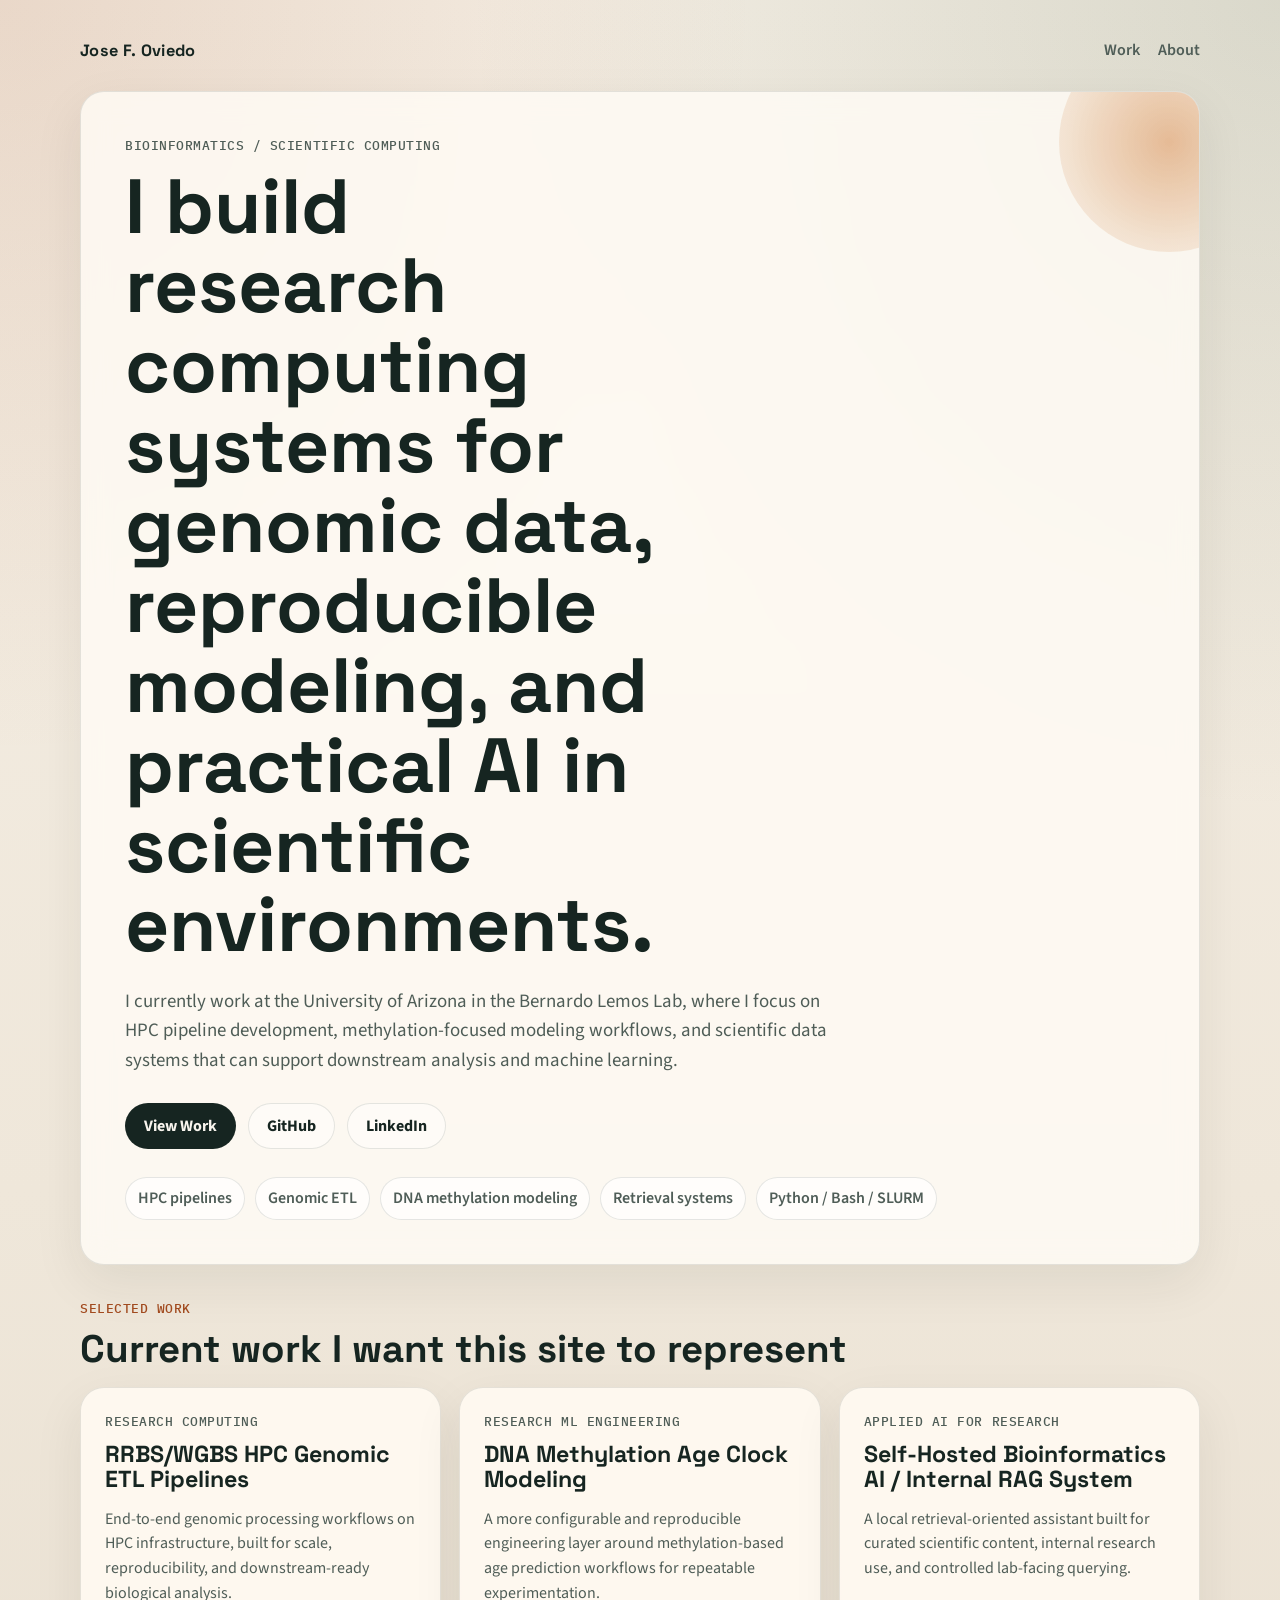
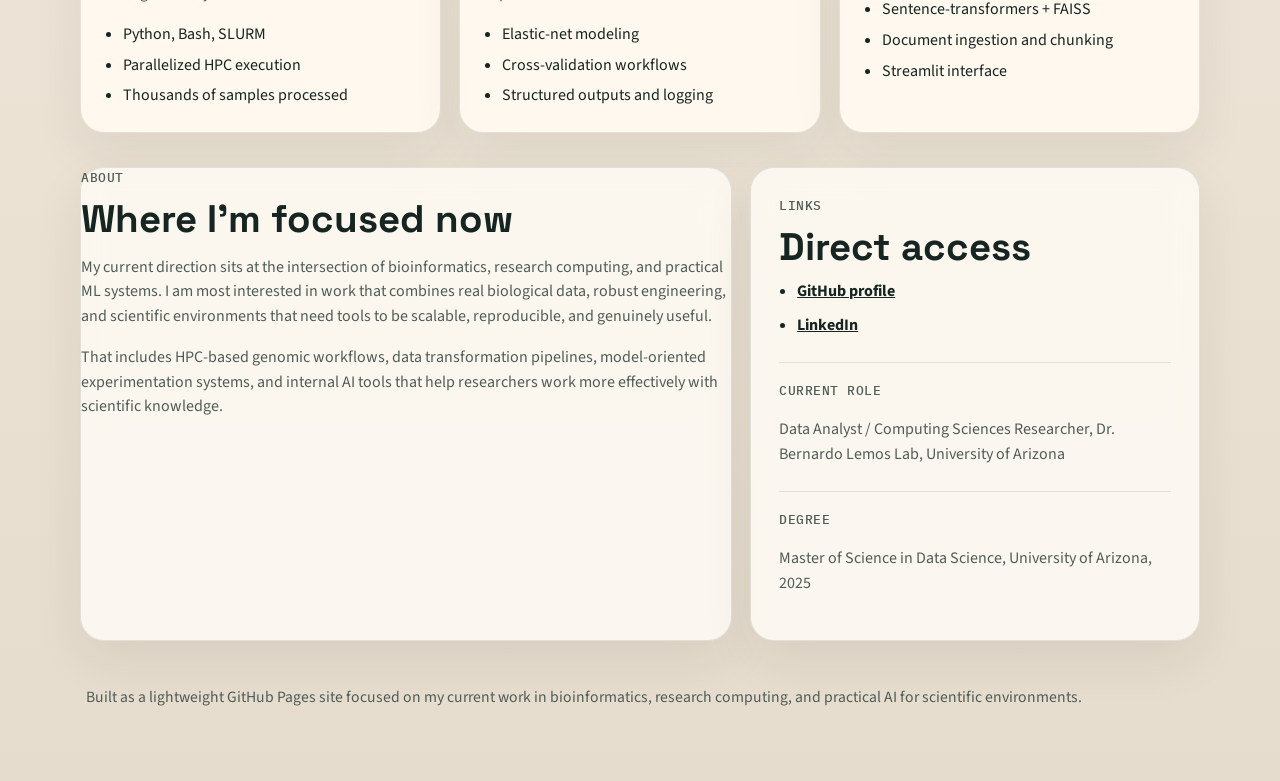
==== index.html @ c229d6b6 "Removed the archive section from the live homepage" ====
<!doctype html>
<html lang="en">
<head>
  <meta charset="utf-8">
  <meta name="viewport" content="width=device-width, initial-scale=1">
  <meta
    name="description"
    content="Jose F. Oviedo builds bioinformatics and research computing systems focused on HPC genomic workflows, reproducible modeling, and practical AI for scientific environments."
  >
  <title>Jose F. Oviedo | Bioinformatics & Research Computing</title>
  <link rel="preconnect" href="https://fonts.googleapis.com">
  <link rel="preconnect" href="https://fonts.gstatic.com" crossorigin>
  <link
    href="https://fonts.googleapis.com/css2?family=IBM+Plex+Mono:wght@400;500&family=Source+Sans+3:wght@400;600;700&family=Space+Grotesk:wght@500;700&display=swap"
    rel="stylesheet"
  >
  <link rel="stylesheet" href="assets/site.css">
</head>
<body>
  <div class="page-shell">
    <header class="site-header">
      <a class="wordmark" href="index.html">Jose F. Oviedo</a>
      <nav class="site-nav" aria-label="Primary">
        <a href="#selected-work">Work</a>
        <a href="#about">About</a>
      </nav>
    </header>

    <main>
      <section class="hero panel">
        <p class="eyebrow">Bioinformatics / Scientific Computing</p>
        <h1>I build research computing systems for genomic data, reproducible modeling, and practical AI in scientific environments.</h1>
        <p class="hero-copy">
          I currently work at the University of Arizona in the Bernardo Lemos Lab, where I focus on HPC pipeline development, methylation-focused modeling workflows, and scientific data systems that can support downstream analysis and machine learning.
        </p>
        <div class="hero-actions">
          <a class="button button-primary" href="#selected-work">View Work</a>
          <a class="button button-secondary" href="https://github.com/josefoviedo">GitHub</a>
          <a class="button button-secondary" href="https://www.linkedin.com/in/jose-f-oviedo-461278192/">LinkedIn</a>
        </div>
        <ul class="tag-row" aria-label="Current focus areas">
          <li>HPC pipelines</li>
          <li>Genomic ETL</li>
          <li>DNA methylation modeling</li>
          <li>Retrieval systems</li>
          <li>Python / Bash / SLURM</li>
        </ul>
      </section>

      <section id="selected-work" class="section-block">
        <div class="section-heading">
          <p class="eyebrow">Selected Work</p>
          <h2>Current work I want this site to represent</h2>
        </div>
        <div class="card-grid">
          <article class="card">
            <p class="card-kicker">Research Computing</p>
            <h3><a href="projects/rrbs-wgbs-hpc-genomic-etl.html">RRBS/WGBS HPC Genomic ETL Pipelines</a></h3>
            <p>
              End-to-end genomic processing workflows on HPC infrastructure, built for scale, reproducibility, and downstream-ready biological analysis.
            </p>
            <ul class="compact-list">
              <li>Python, Bash, SLURM</li>
              <li>Parallelized HPC execution</li>
              <li>Thousands of samples processed</li>
            </ul>
          </article>

          <article class="card">
            <p class="card-kicker">Research ML Engineering</p>
            <h3><a href="projects/dna-methylation-age-clock-modeling.html">DNA Methylation Age Clock Modeling</a></h3>
            <p>
              A more configurable and reproducible engineering layer around methylation-based age prediction workflows for repeatable experimentation.
            </p>
            <ul class="compact-list">
              <li>Elastic-net modeling</li>
              <li>Cross-validation workflows</li>
              <li>Structured outputs and logging</li>
            </ul>
          </article>

          <article class="card">
            <p class="card-kicker">Applied AI for Research</p>
            <h3><a href="projects/self-hosted-bioinformatics-ai-rag.html">Self-Hosted Bioinformatics AI / Internal RAG System</a></h3>
            <p>
              A local retrieval-oriented assistant built for curated scientific content, internal research use, and controlled lab-facing querying.
            </p>
            <ul class="compact-list">
              <li>Sentence-transformers + FAISS</li>
              <li>Document ingestion and chunking</li>
              <li>Streamlit interface</li>
            </ul>
          </article>
        </div>
      </section>

      <section id="about" class="section-block two-column">
        <div class="panel">
          <p class="eyebrow">About</p>
          <h2>Where I’m focused now</h2>
          <p>
            My current direction sits at the intersection of bioinformatics, research computing, and practical ML systems. I am most interested in work that combines real biological data, robust engineering, and scientific environments that need tools to be scalable, reproducible, and genuinely useful.
          </p>
          <p>
            That includes HPC-based genomic workflows, data transformation pipelines, model-oriented experimentation systems, and internal AI tools that help researchers work more effectively with scientific knowledge.
          </p>
        </div>

        <div class="panel stack-panel">
          <p class="eyebrow">Links</p>
          <h2>Direct access</h2>
          <ul class="link-list">
            <li><a href="https://github.com/josefoviedo">GitHub profile</a></li>
            <li><a href="https://www.linkedin.com/in/jose-f-oviedo-461278192/">LinkedIn</a></li>
          </ul>

          <div class="status-note">
            <p class="status-label">Current role</p>
            <p>Data Analyst / Computing Sciences Researcher, Dr. Bernardo Lemos Lab, University of Arizona</p>
          </div>

          <div class="status-note">
            <p class="status-label">Degree</p>
            <p>Master of Science in Data Science, University of Arizona, 2025</p>
          </div>
        </div>
      </section>

    </main>

    <footer class="site-footer">
      <p>Built as a lightweight GitHub Pages site focused on my current work in bioinformatics, research computing, and practical AI for scientific environments.</p>
    </footer>
  </div>
</body>
</html>
---- assets/site.css ----
:root {
  --bg: #efe7da;
  --bg-deep: #e3d6bf;
  --panel: rgba(255, 252, 246, 0.82);
  --panel-strong: rgba(255, 249, 241, 0.94);
  --ink: #162521;
  --muted: #4f5d57;
  --line: rgba(22, 37, 33, 0.11);
  --accent: #a34b1f;
  --accent-soft: #d48a4d;
  --olive: #5f7256;
  --shadow: 0 18px 50px rgba(34, 36, 28, 0.08);
  --radius: 24px;
}

* {
  box-sizing: border-box;
}

html {
  scroll-behavior: smooth;
}

body {
  margin: 0;
  color: var(--ink);
  background:
    radial-gradient(circle at top left, rgba(163, 75, 31, 0.14), transparent 28%),
    radial-gradient(circle at top right, rgba(95, 114, 86, 0.18), transparent 30%),
    linear-gradient(180deg, #f5efe5 0%, var(--bg) 50%, #e6dccd 100%);
  font-family: "Source Sans 3", sans-serif;
  line-height: 1.55;
}

a {
  color: inherit;
}

.page-shell {
  width: min(1120px, calc(100% - 32px));
  margin: 0 auto;
  padding: 28px 0 56px;
}

.site-header {
  display: flex;
  align-items: center;
  justify-content: space-between;
  gap: 16px;
  padding: 10px 0 28px;
}

.wordmark {
  text-decoration: none;
  font-family: "Space Grotesk", sans-serif;
  font-size: 1.02rem;
  font-weight: 700;
  letter-spacing: 0.02em;
}

.site-nav {
  display: flex;
  flex-wrap: wrap;
  gap: 18px;
}

.site-nav a {
  text-decoration: none;
  color: var(--muted);
  font-weight: 600;
}

.panel {
  background: var(--panel);
  border: 1px solid var(--line);
  border-radius: var(--radius);
  box-shadow: var(--shadow);
  backdrop-filter: blur(14px);
}

.hero {
  position: relative;
  overflow: hidden;
  padding: 44px;
}

.hero::after {
  content: "";
  position: absolute;
  right: -80px;
  top: -60px;
  width: 220px;
  height: 220px;
  border-radius: 50%;
  background: radial-gradient(circle, rgba(212, 138, 77, 0.55), rgba(212, 138, 77, 0));
  pointer-events: none;
}

.eyebrow,
.card-kicker,
.archive-label,
.status-label {
  margin: 0 0 10px;
  color: var(--accent);
  font-family: "IBM Plex Mono", monospace;
  font-size: 0.82rem;
  font-weight: 500;
  letter-spacing: 0.04em;
  text-transform: uppercase;
}

.hero h1,
.section-heading h2,
.panel h2,
.card h3,
.project-page h1,
.project-panel h2 {
  margin: 0;
  font-family: "Space Grotesk", sans-serif;
  line-height: 1.04;
}

.hero h1 {
  max-width: 11ch;
  font-size: clamp(2.5rem, 6vw, 5.2rem);
}

.hero-copy {
  max-width: 720px;
  margin: 22px 0 0;
  font-size: 1.18rem;
  color: var(--muted);
}

.hero-actions {
  display: flex;
  flex-wrap: wrap;
  gap: 12px;
  margin-top: 28px;
}

.button {
  display: inline-flex;
  align-items: center;
  justify-content: center;
  min-height: 46px;
  padding: 0 18px;
  border-radius: 999px;
  border: 1px solid transparent;
  text-decoration: none;
  font-weight: 700;
}

.button-primary {
  background: var(--ink);
  color: #f8f4ed;
}

.button-secondary {
  background: rgba(255, 255, 255, 0.45);
  border-color: var(--line);
}

.tag-row {
  display: flex;
  flex-wrap: wrap;
  gap: 10px;
  margin: 28px 0 0;
  padding: 0;
  list-style: none;
}

.tag-row li {
  padding: 8px 12px;
  border-radius: 999px;
  background: rgba(255, 255, 255, 0.72);
  border: 1px solid var(--line);
  color: var(--muted);
  font-weight: 600;
}

.section-block {
  margin-top: 34px;
}

.section-heading {
  margin-bottom: 18px;
}

.section-heading h2,
.panel h2,
.project-panel h2 {
  font-size: clamp(1.7rem, 3vw, 2.5rem);
}

.section-heading p:last-child {
  max-width: 760px;
  color: var(--muted);
  font-size: 1.08rem;
}

.card-grid,
.archive-grid,
.two-column {
  display: grid;
  gap: 18px;
}

.card-grid {
  grid-template-columns: repeat(3, minmax(0, 1fr));
}

.two-column {
  grid-template-columns: 1.45fr 1fr;
}

.card,
.archive-card,
.project-panel {
  background: var(--panel-strong);
  border: 1px solid var(--line);
  border-radius: var(--radius);
  box-shadow: var(--shadow);
}

.card {
  padding: 24px;
}

.card h3 {
  font-size: 1.45rem;
  margin-bottom: 12px;
}

.card h3 a {
  text-decoration: none;
}

.card p,
.archive-card span:last-child,
.project-panel p,
.project-panel li,
.stack-panel p,
.panel p {
  color: var(--muted);
}

.compact-list,
.link-list,
.project-panel ul {
  margin: 16px 0 0;
  padding-left: 18px;
}

.compact-list li,
.project-panel li {
  margin-top: 6px;
}

.stack-panel {
  padding: 28px;
}

.link-list {
  margin-top: 12px;
}

.link-list li {
  margin-top: 10px;
  font-weight: 700;
}

.status-note {
  margin-top: 24px;
  padding-top: 18px;
  border-top: 1px solid var(--line);
}

.archive-grid {
  grid-template-columns: repeat(3, minmax(0, 1fr));
}

.archive-card {
  display: block;
  padding: 22px;
  text-decoration: none;
}

.archive-card strong {
  display: block;
  margin-bottom: 8px;
  font-family: "Space Grotesk", sans-serif;
  font-size: 1.15rem;
}

.site-footer {
  padding: 28px 6px 0;
  color: var(--muted);
  font-size: 0.98rem;
}

.project-page {
  max-width: 980px;
}

.project-hero {
  padding: 36px;
}

.project-hero h1 {
  font-size: clamp(2.2rem, 5vw, 4rem);
  max-width: 12ch;
}

.project-summary {
  max-width: 760px;
  margin-top: 18px;
  font-size: 1.12rem;
  color: var(--muted);
}

.project-meta {
  display: flex;
  flex-wrap: wrap;
  gap: 10px;
  margin-top: 24px;
}

.project-meta span {
  padding: 8px 12px;
  border-radius: 999px;
  background: rgba(255, 255, 255, 0.72);
  border: 1px solid var(--line);
  color: var(--muted);
  font-weight: 600;
}

.project-grid {
  display: grid;
  grid-template-columns: 1.15fr 0.85fr;
  gap: 18px;
  margin-top: 22px;
}

.project-panel {
  padding: 24px;
}

.project-panel h2 {
  margin-bottom: 12px;
}

.project-panel p + p {
  margin-top: 14px;
}

.project-panel ul {
  margin-top: 12px;
}

.back-link {
  display: inline-flex;
  margin-bottom: 18px;
  text-decoration: none;
  color: var(--muted);
  font-weight: 700;
}

@media (max-width: 920px) {
  .card-grid,
  .archive-grid,
  .two-column,
  .project-grid {
    grid-template-columns: 1fr;
  }

  .hero {
    padding: 32px 24px;
  }

  .hero h1 {
    max-width: none;
  }
}

@media (max-width: 640px) {
  .page-shell {
    width: min(100% - 20px, 1120px);
    padding-top: 18px;
  }

  .site-header {
    flex-direction: column;
    align-items: flex-start;
    padding-bottom: 22px;
  }

  .site-nav {
    gap: 12px;
  }

  .hero-actions {
    flex-direction: column;
    align-items: stretch;
  }
}
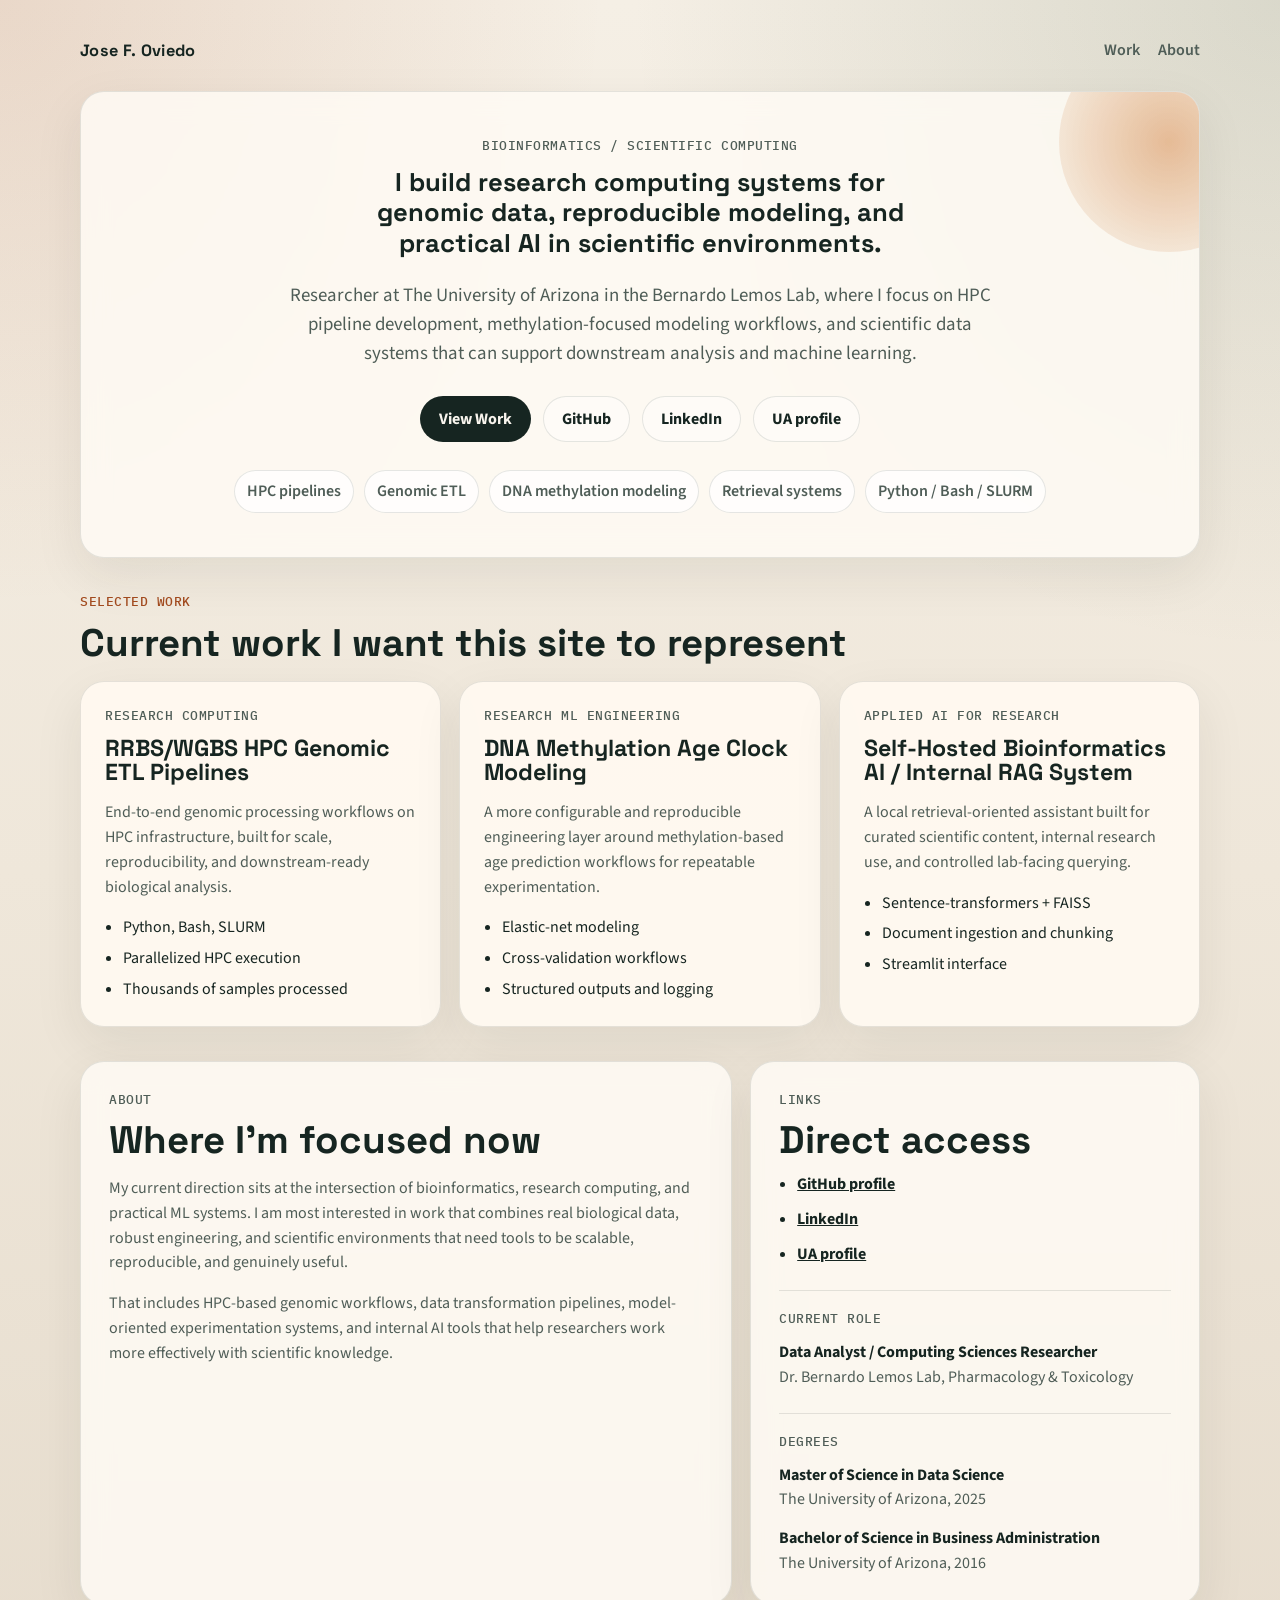
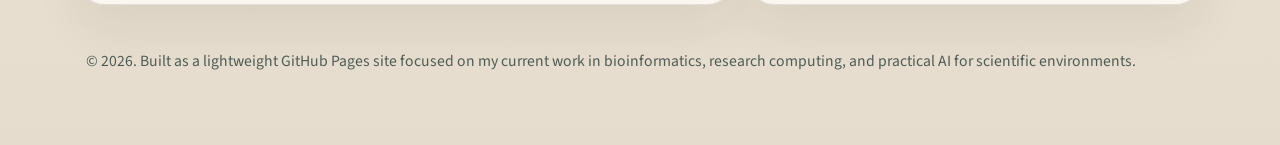
==== commit 273f422c: "formatting and editing, looks good though" ====
--- a/index.html
+++ b/index.html
@@ -31,12 +31,13 @@
         <p class="eyebrow">Bioinformatics / Scientific Computing</p>
         <h1>I build research computing systems for genomic data, reproducible modeling, and practical AI in scientific environments.</h1>
         <p class="hero-copy">
-          I currently work at the University of Arizona in the Bernardo Lemos Lab, where I focus on HPC pipeline development, methylation-focused modeling workflows, and scientific data systems that can support downstream analysis and machine learning.
+          Researcher at The University of Arizona in the Bernardo Lemos Lab, where I focus on HPC pipeline development, methylation-focused modeling workflows, and scientific data systems that can support downstream analysis and machine learning.
         </p>
         <div class="hero-actions">
           <a class="button button-primary" href="#selected-work">View Work</a>
           <a class="button button-secondary" href="https://github.com/josefoviedo">GitHub</a>
           <a class="button button-secondary" href="https://www.linkedin.com/in/jose-f-oviedo-461278192/">LinkedIn</a>
+          <a class="button button-secondary" href="https://live-azs-pharmacy.pantheonsite.io/person/jose-f-oviedo">UA profile</a>
         </div>
         <ul class="tag-row" aria-label="Current focus areas">
           <li>HPC pipelines</li>
@@ -95,7 +96,7 @@
       </section>
 
       <section id="about" class="section-block two-column">
-        <div class="panel">
+        <div class="panel stack-panel">
           <p class="eyebrow">About</p>
           <h2>Where I’m focused now</h2>
           <p>
@@ -112,16 +113,27 @@
           <ul class="link-list">
             <li><a href="https://github.com/josefoviedo">GitHub profile</a></li>
             <li><a href="https://www.linkedin.com/in/jose-f-oviedo-461278192/">LinkedIn</a></li>
+            <li><a href="https://live-azs-pharmacy.pantheonsite.io/person/jose-f-oviedo">UA profile</a></li>
           </ul>
 
           <div class="status-note">
             <p class="status-label">Current role</p>
-            <p>Data Analyst / Computing Sciences Researcher, Dr. Bernardo Lemos Lab, University of Arizona</p>
+            <p class="status-entry">
+              <strong>Data Analyst / Computing Sciences Researcher</strong><br>
+              Dr. Bernardo Lemos Lab, Pharmacology &amp; Toxicology
+            </p>
           </div>
 
           <div class="status-note">
-            <p class="status-label">Degree</p>
-            <p>Master of Science in Data Science, University of Arizona, 2025</p>
+            <p class="status-label">Degrees</p>
+            <p class="status-entry">
+              <strong>Master of Science in Data Science</strong><br>
+              The University of Arizona, 2025
+            </p>
+            <p class="status-entry">
+              <strong>Bachelor of Science in Business Administration</strong><br>
+              The University of Arizona, 2016
+            </p>
           </div>
         </div>
       </section>
@@ -129,7 +141,7 @@
     </main>
 
     <footer class="site-footer">
-      <p>Built as a lightweight GitHub Pages site focused on my current work in bioinformatics, research computing, and practical AI for scientific environments.</p>
+      <p>&copy; 2026. Built as a lightweight GitHub Pages site focused on my current work in bioinformatics, research computing, and practical AI for scientific environments.</p>
     </footer>
   </div>
 </body>
--- a/assets/site.css
+++ b/assets/site.css
@@ -82,6 +82,7 @@
   position: relative;
   overflow: hidden;
   padding: 44px;
+  text-align: center;
 }
 
 .hero::after {
@@ -121,13 +122,15 @@
 }
 
 .hero h1 {
-  max-width: 11ch;
-  font-size: clamp(2.5rem, 6vw, 5.2rem);
+  max-width: 34ch;
+  margin-inline: auto;
+  font-size: clamp(1.2rem, 2vw, 1.8rem);
+  line-height: 1.2;
 }
 
 .hero-copy {
   max-width: 720px;
-  margin: 22px 0 0;
+  margin: 22px auto 0;
   font-size: 1.18rem;
   color: var(--muted);
 }
@@ -135,6 +138,7 @@
 .hero-actions {
   display: flex;
   flex-wrap: wrap;
+  justify-content: center;
   gap: 12px;
   margin-top: 28px;
 }
@@ -164,6 +168,7 @@
 .tag-row {
   display: flex;
   flex-wrap: wrap;
+  justify-content: center;
   gap: 10px;
   margin: 28px 0 0;
   padding: 0;
@@ -276,6 +281,18 @@
   border-top: 1px solid var(--line);
 }
 
+.status-entry {
+  margin: 0 0 14px;
+}
+
+.status-entry:last-child {
+  margin-bottom: 0;
+}
+
+.status-entry strong {
+  color: var(--ink);
+}
+
 .archive-grid {
   grid-template-columns: repeat(3, minmax(0, 1fr));
 }
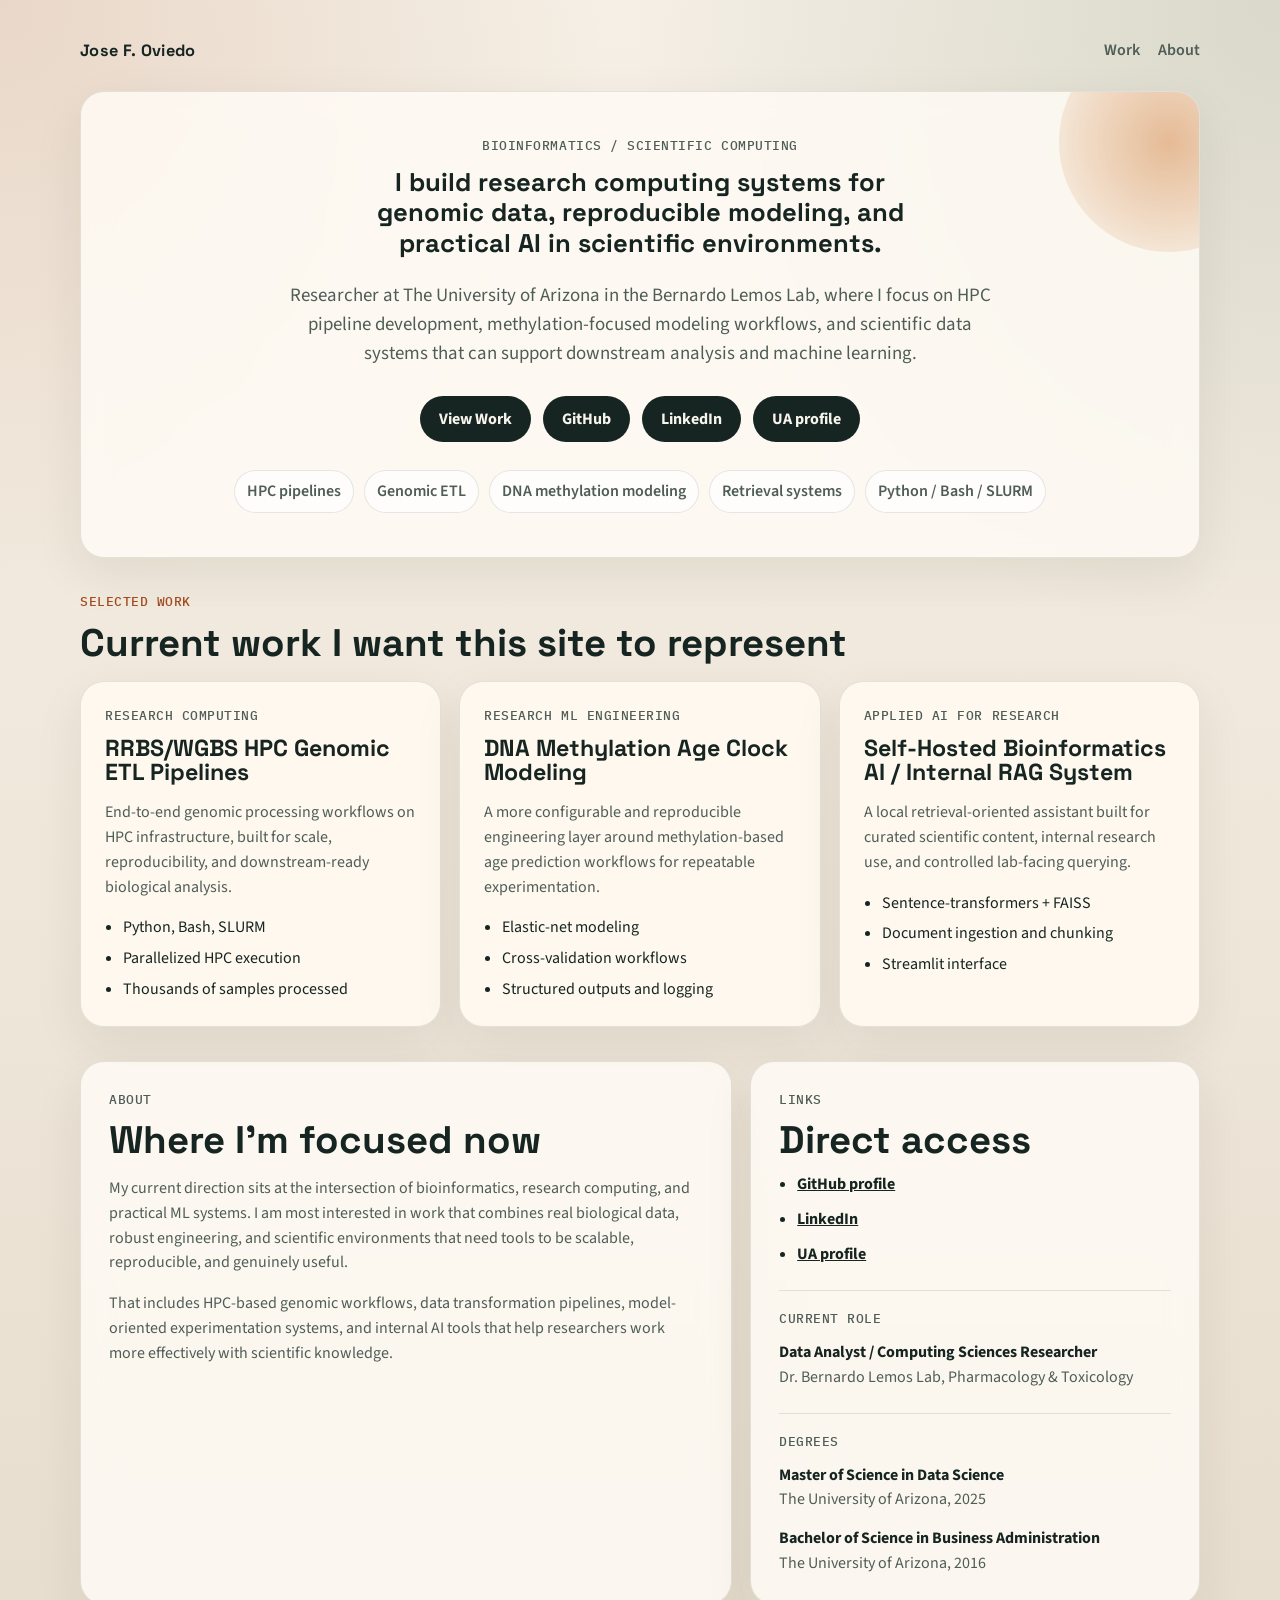
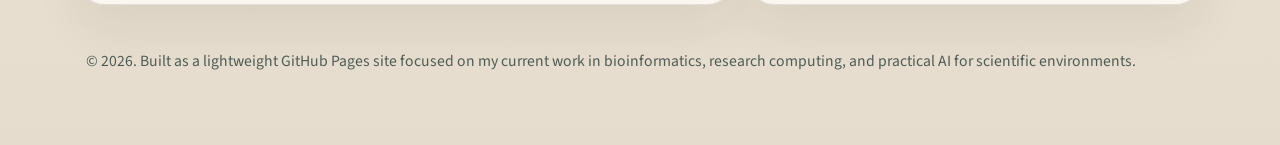
==== commit 1ba2bc2c: "Update index.html" ====
--- a/index.html
+++ b/index.html
@@ -35,9 +35,9 @@
         </p>
         <div class="hero-actions">
           <a class="button button-primary" href="#selected-work">View Work</a>
-          <a class="button button-secondary" href="https://github.com/josefoviedo">GitHub</a>
-          <a class="button button-secondary" href="https://www.linkedin.com/in/jose-f-oviedo-461278192/">LinkedIn</a>
-          <a class="button button-secondary" href="https://live-azs-pharmacy.pantheonsite.io/person/jose-f-oviedo">UA profile</a>
+          <a class="button button-primary" href="https://github.com/josefoviedo">GitHub</a>
+          <a class="button button-primary" href="https://www.linkedin.com/in/jose-f-oviedo-461278192/">LinkedIn</a>
+          <a class="button button-primary" href="https://live-azs-pharmacy.pantheonsite.io/person/jose-f-oviedo">UA profile</a>
         </div>
         <ul class="tag-row" aria-label="Current focus areas">
           <li>HPC pipelines</li>
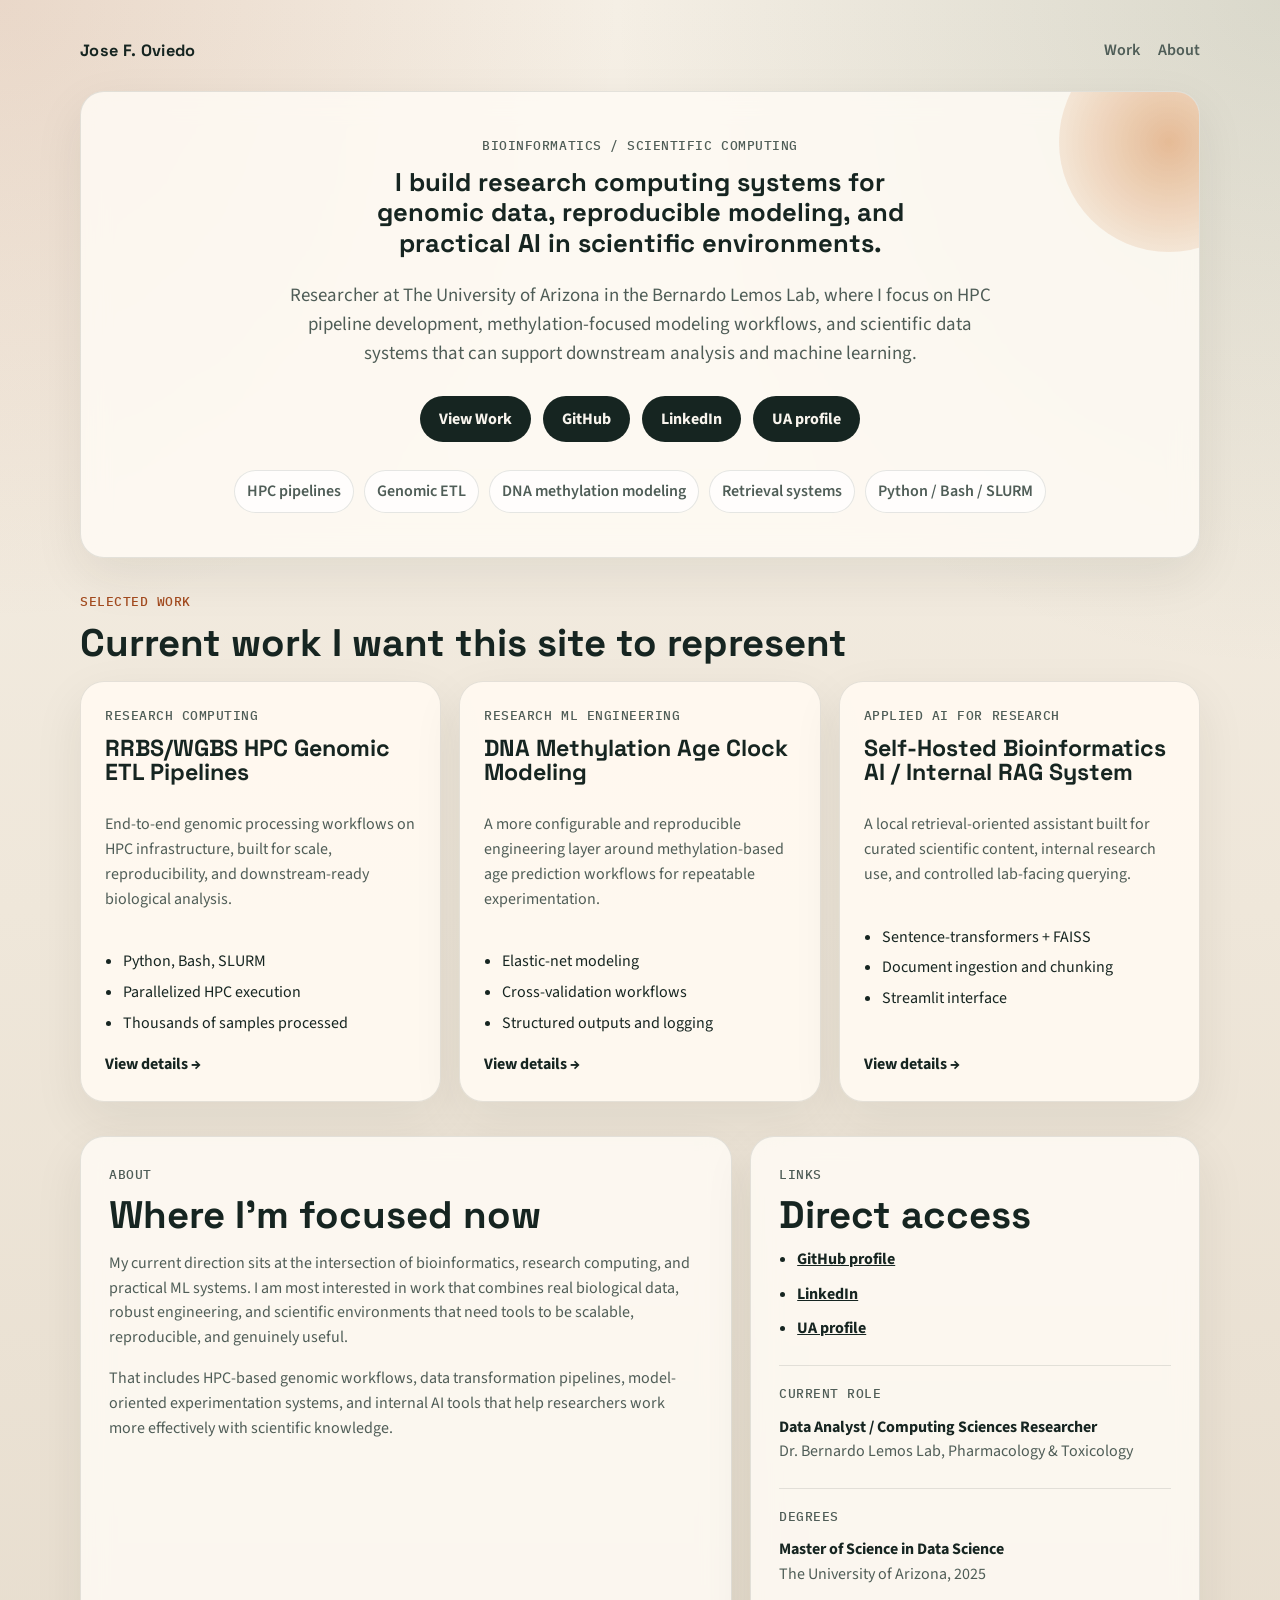
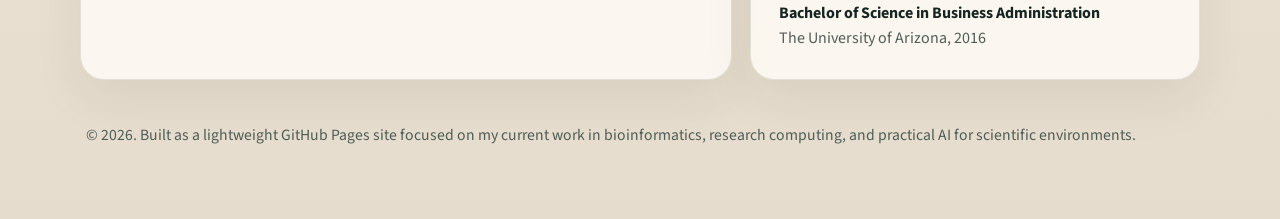
==== commit 2eaea640: "hover/focus state added to 3 project cards" ====
--- a/index.html
+++ b/index.html
@@ -54,9 +54,9 @@
           <h2>Current work I want this site to represent</h2>
         </div>
         <div class="card-grid">
-          <article class="card">
+          <a class="card card-link" href="projects/rrbs-wgbs-hpc-genomic-etl.html">
             <p class="card-kicker">Research Computing</p>
-            <h3><a href="projects/rrbs-wgbs-hpc-genomic-etl.html">RRBS/WGBS HPC Genomic ETL Pipelines</a></h3>
+            <h3>RRBS/WGBS HPC Genomic ETL Pipelines</h3>
             <p>
               End-to-end genomic processing workflows on HPC infrastructure, built for scale, reproducibility, and downstream-ready biological analysis.
             </p>
@@ -65,11 +65,12 @@
               <li>Parallelized HPC execution</li>
               <li>Thousands of samples processed</li>
             </ul>
-          </article>
+            <span class="card-cta">View details &rarr;</span>
+          </a>
 
-          <article class="card">
+          <a class="card card-link" href="projects/dna-methylation-age-clock-modeling.html">
             <p class="card-kicker">Research ML Engineering</p>
-            <h3><a href="projects/dna-methylation-age-clock-modeling.html">DNA Methylation Age Clock Modeling</a></h3>
+            <h3>DNA Methylation Age Clock Modeling</h3>
             <p>
               A more configurable and reproducible engineering layer around methylation-based age prediction workflows for repeatable experimentation.
             </p>
@@ -78,11 +79,12 @@
               <li>Cross-validation workflows</li>
               <li>Structured outputs and logging</li>
             </ul>
-          </article>
+            <span class="card-cta">View details &rarr;</span>
+          </a>
 
-          <article class="card">
+          <a class="card card-link" href="projects/self-hosted-bioinformatics-ai-rag.html">
             <p class="card-kicker">Applied AI for Research</p>
-            <h3><a href="projects/self-hosted-bioinformatics-ai-rag.html">Self-Hosted Bioinformatics AI / Internal RAG System</a></h3>
+            <h3>Self-Hosted Bioinformatics AI / Internal RAG System</h3>
             <p>
               A local retrieval-oriented assistant built for curated scientific content, internal research use, and controlled lab-facing querying.
             </p>
@@ -91,7 +93,8 @@
               <li>Document ingestion and chunking</li>
               <li>Streamlit interface</li>
             </ul>
-          </article>
+            <span class="card-cta">View details &rarr;</span>
+          </a>
         </div>
       </section>
 
--- a/assets/site.css
+++ b/assets/site.css
@@ -232,13 +232,36 @@
   padding: 24px;
 }
 
+.card-link {
+  display: flex;
+  flex-direction: column;
+  min-height: 100%;
+  text-decoration: none;
+  color: inherit;
+  cursor: pointer;
+  transition:
+    transform 180ms ease,
+    box-shadow 180ms ease,
+    border-color 180ms ease,
+    background-color 180ms ease;
+}
+
+.card-link:hover,
+.card-link:focus-visible {
+  transform: translateY(-6px);
+  border-color: rgba(163, 75, 31, 0.28);
+  box-shadow: 0 24px 56px rgba(34, 36, 28, 0.12);
+  background: rgba(255, 253, 248, 0.98);
+}
+
+.card-link:focus-visible {
+  outline: 2px solid var(--accent);
+  outline-offset: 3px;
+}
+
 .card h3 {
   font-size: 1.45rem;
   margin-bottom: 12px;
-}
-
-.card h3 a {
-  text-decoration: none;
 }
 
 .card p,
@@ -262,6 +285,14 @@
   margin-top: 6px;
 }
 
+.card-cta {
+  display: inline-flex;
+  margin-top: auto;
+  padding-top: 16px;
+  color: var(--ink);
+  font-weight: 700;
+}
+
 .stack-panel {
   padding: 28px;
 }
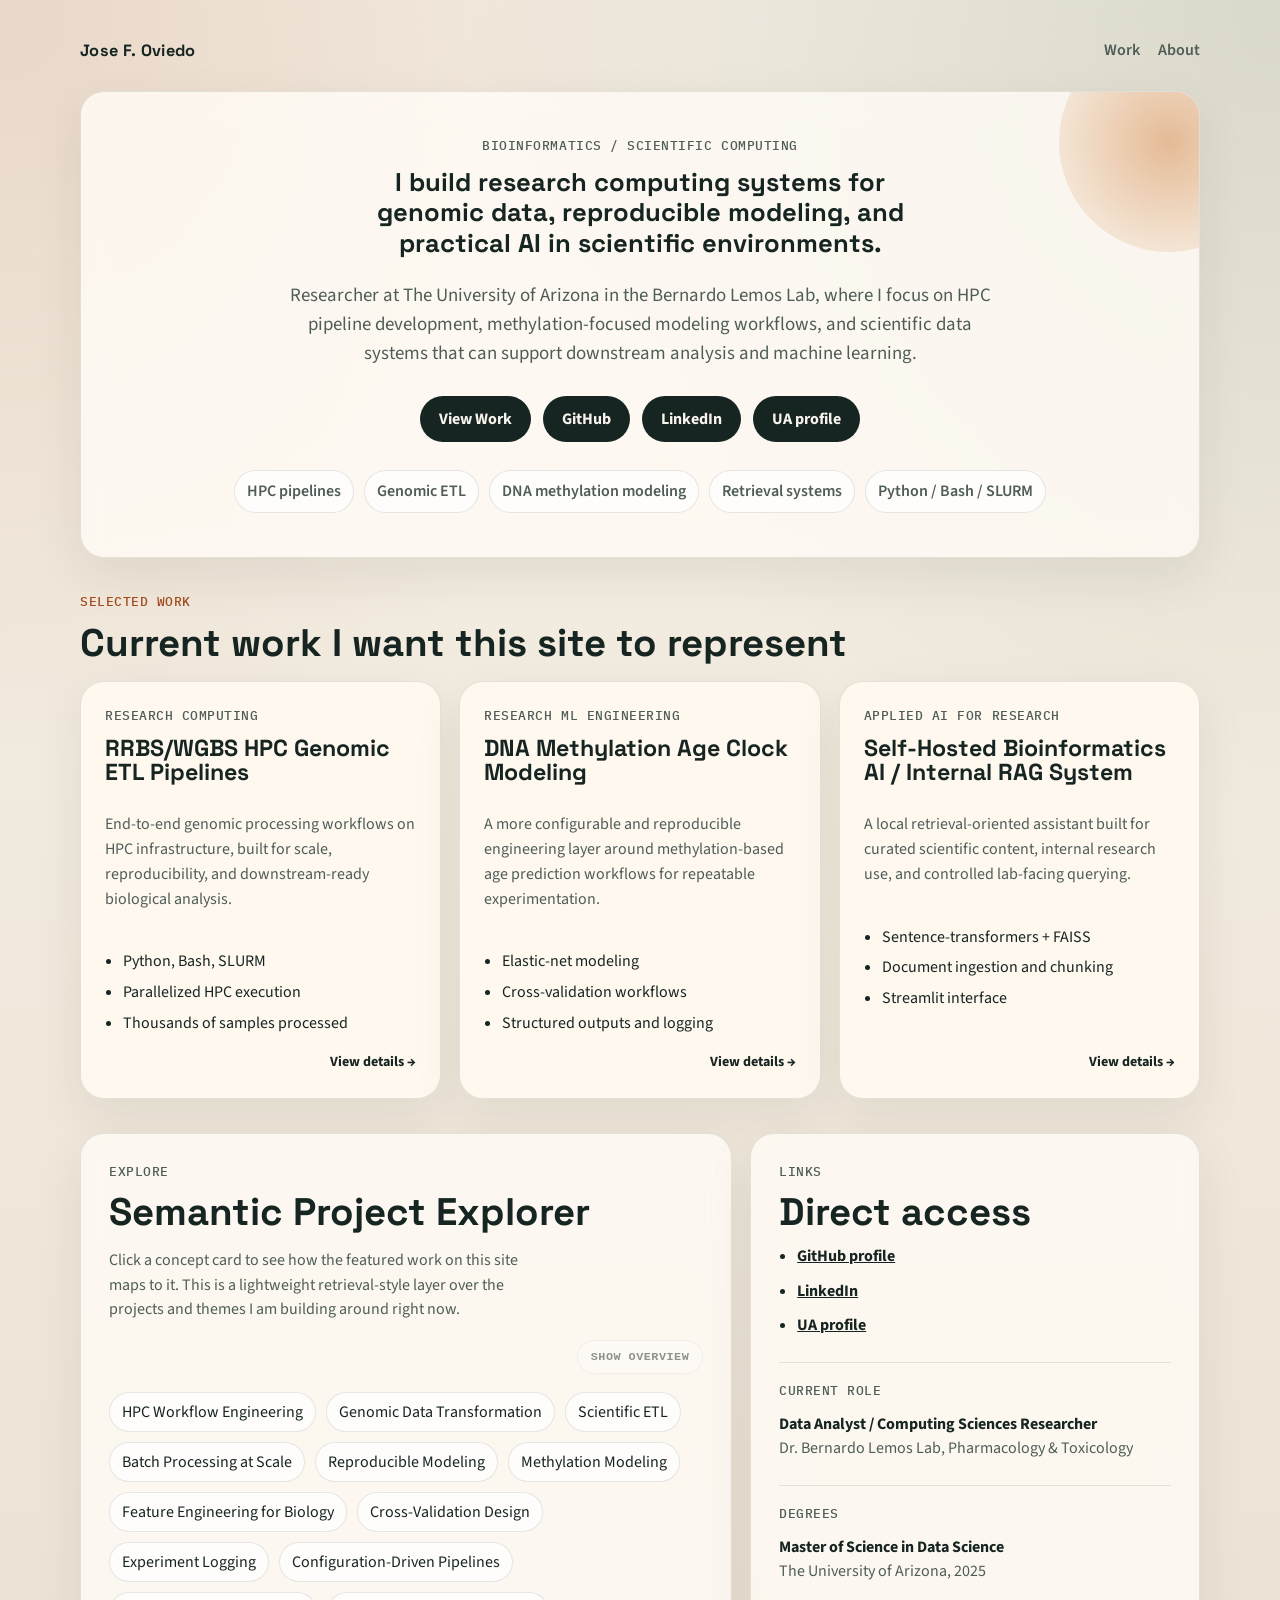
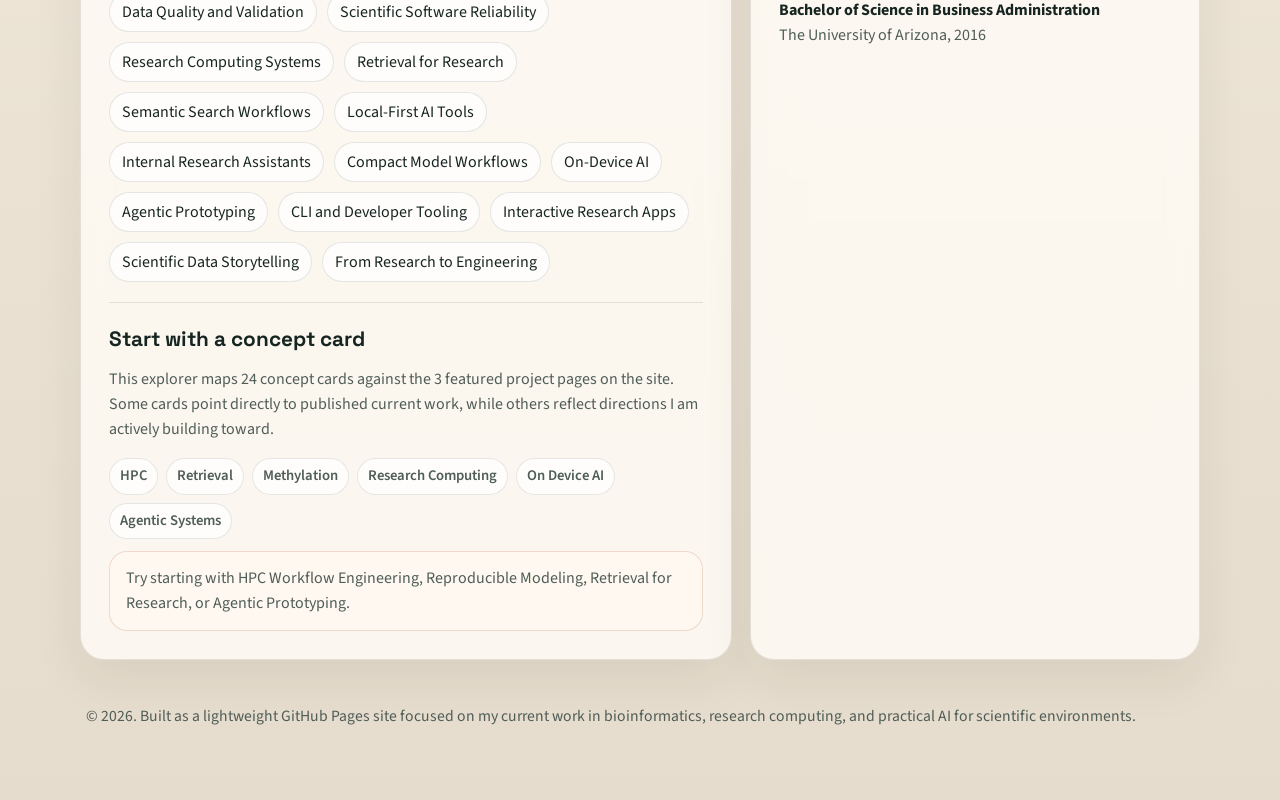
==== commit 43dd2c81: "semantic project explorer v0" ====
--- a/index.html
+++ b/index.html
@@ -99,15 +99,22 @@
       </section>
 
       <section id="about" class="section-block two-column">
-        <div class="panel stack-panel">
-          <p class="eyebrow">About</p>
-          <h2>Where I’m focused now</h2>
-          <p>
-            My current direction sits at the intersection of bioinformatics, research computing, and practical ML systems. I am most interested in work that combines real biological data, robust engineering, and scientific environments that need tools to be scalable, reproducible, and genuinely useful.
+        <div class="panel stack-panel semantic-panel">
+          <p class="eyebrow">Explore</p>
+          <h2>Semantic Project Explorer</h2>
+          <p class="semantic-intro">
+            Click a concept card to see how the featured work on this site maps to it. This is a lightweight retrieval-style layer over the projects and themes I am building around right now.
           </p>
-          <p>
-            That includes HPC-based genomic workflows, data transformation pipelines, model-oriented experimentation systems, and internal AI tools that help researchers work more effectively with scientific knowledge.
-          </p>
+
+          <div class="semantic-toolbar">
+            <button class="semantic-reset" id="semantic-reset" type="button" disabled>Show overview</button>
+          </div>
+
+          <div class="semantic-chip-grid" id="semantic-chip-grid" aria-label="Concept cards"></div>
+
+          <div class="semantic-output" id="semantic-output" aria-live="polite">
+            <p class="semantic-state">Loading concept cards...</p>
+          </div>
         </div>
 
         <div class="panel stack-panel">
@@ -147,5 +154,6 @@
       <p>&copy; 2026. Built as a lightweight GitHub Pages site focused on my current work in bioinformatics, research computing, and practical AI for scientific environments.</p>
     </footer>
   </div>
+  <script src="assets/semantic-explorer.js" defer></script>
 </body>
 </html>
--- a/assets/site.css
+++ b/assets/site.css
@@ -236,6 +236,7 @@
   display: flex;
   flex-direction: column;
   min-height: 100%;
+  position: relative;
   text-decoration: none;
   color: inherit;
   cursor: pointer;
@@ -248,15 +249,22 @@
 
 .card-link:hover,
 .card-link:focus-visible {
-  transform: translateY(-6px);
-  border-color: rgba(163, 75, 31, 0.28);
-  box-shadow: 0 24px 56px rgba(34, 36, 28, 0.12);
-  background: rgba(255, 253, 248, 0.98);
+  transform: translateY(-8px);
+  border-color: rgba(163, 75, 31, 0.48);
+  box-shadow: 0 28px 60px rgba(34, 36, 28, 0.16);
+  background: rgba(255, 252, 245, 1);
 }
 
 .card-link:focus-visible {
   outline: 2px solid var(--accent);
   outline-offset: 3px;
+}
+
+.card-link:hover h3,
+.card-link:focus-visible h3,
+.card-link:hover .card-cta,
+.card-link:focus-visible .card-cta {
+  color: var(--accent);
 }
 
 .card h3 {
@@ -287,10 +295,20 @@
 
 .card-cta {
   display: inline-flex;
+  align-self: flex-end;
+  justify-content: flex-end;
   margin-top: auto;
   padding-top: 16px;
   color: var(--ink);
+  font-size: 0.88rem;
   font-weight: 700;
+  text-align: right;
+  transition: transform 180ms ease, color 180ms ease;
+}
+
+.card-link:hover .card-cta,
+.card-link:focus-visible .card-cta {
+  transform: translateX(4px);
 }
 
 .stack-panel {
@@ -322,6 +340,201 @@
 
 .status-entry strong {
   color: var(--ink);
+}
+
+.semantic-panel {
+  overflow: hidden;
+}
+
+.semantic-intro {
+  max-width: 56ch;
+}
+
+.semantic-toolbar {
+  display: flex;
+  justify-content: flex-end;
+  margin-top: 18px;
+}
+
+.semantic-reset,
+.semantic-chip {
+  border: 1px solid var(--line);
+  border-radius: 999px;
+  background: rgba(255, 255, 255, 0.74);
+  color: var(--ink);
+  font-weight: 700;
+}
+
+.semantic-reset {
+  padding: 9px 13px;
+  font-family: "IBM Plex Mono", monospace;
+  font-size: 0.74rem;
+  letter-spacing: 0.04em;
+  text-transform: uppercase;
+  cursor: pointer;
+  transition: background-color 180ms ease, border-color 180ms ease, color 180ms ease;
+}
+
+.semantic-reset:disabled {
+  opacity: 0.48;
+  cursor: default;
+}
+
+.semantic-chip-grid {
+  display: flex;
+  flex-wrap: wrap;
+  gap: 10px;
+  margin-top: 18px;
+}
+
+.semantic-chip {
+  padding: 9px 12px;
+  font: inherit;
+  line-height: 1.25;
+  cursor: pointer;
+  transition:
+    transform 180ms ease,
+    background-color 180ms ease,
+    border-color 180ms ease,
+    color 180ms ease,
+    box-shadow 180ms ease;
+}
+
+.semantic-chip:hover,
+.semantic-chip:focus-visible,
+.semantic-reset:hover,
+.semantic-reset:focus-visible {
+  border-color: rgba(163, 75, 31, 0.44);
+  background: rgba(255, 250, 244, 0.98);
+}
+
+.semantic-chip:hover,
+.semantic-chip:focus-visible {
+  transform: translateY(-1px);
+}
+
+.semantic-chip.is-active {
+  background: var(--ink);
+  border-color: var(--ink);
+  color: #f8f4ed;
+  box-shadow: 0 12px 26px rgba(22, 37, 33, 0.16);
+}
+
+.semantic-chip:focus-visible,
+.semantic-reset:focus-visible,
+.semantic-result-card:focus-visible {
+  outline: 2px solid var(--accent);
+  outline-offset: 3px;
+}
+
+.semantic-output {
+  margin-top: 20px;
+  padding-top: 20px;
+  border-top: 1px solid var(--line);
+}
+
+.semantic-state {
+  margin: 0;
+  color: var(--muted);
+}
+
+.semantic-focus h3,
+.semantic-results-heading,
+.semantic-result-card h4 {
+  margin: 0;
+  font-family: "Space Grotesk", sans-serif;
+}
+
+.semantic-focus h3 {
+  font-size: 1.3rem;
+}
+
+.semantic-focus p {
+  margin: 12px 0 0;
+  color: var(--muted);
+}
+
+.semantic-mini-tags {
+  display: flex;
+  flex-wrap: wrap;
+  gap: 8px;
+  margin: 16px 0 0;
+  padding: 0;
+  list-style: none;
+}
+
+.semantic-mini-tags li {
+  padding: 6px 10px;
+  border-radius: 999px;
+  background: rgba(255, 255, 255, 0.78);
+  border: 1px solid var(--line);
+  color: var(--muted);
+  font-size: 0.92rem;
+  font-weight: 600;
+}
+
+.semantic-results-block {
+  margin-top: 20px;
+}
+
+.semantic-results-heading {
+  font-size: 1.08rem;
+}
+
+.semantic-results-list {
+  display: grid;
+  gap: 12px;
+  margin-top: 12px;
+}
+
+.semantic-result-card {
+  display: block;
+  padding: 16px 18px;
+  border: 1px solid var(--line);
+  border-radius: 18px;
+  background: rgba(255, 255, 255, 0.68);
+  text-decoration: none;
+  transition:
+    transform 180ms ease,
+    border-color 180ms ease,
+    box-shadow 180ms ease,
+    background-color 180ms ease;
+}
+
+.semantic-result-card:hover,
+.semantic-result-card:focus-visible {
+  transform: translateY(-3px);
+  border-color: rgba(163, 75, 31, 0.42);
+  box-shadow: 0 18px 38px rgba(34, 36, 28, 0.12);
+  background: rgba(255, 251, 245, 0.98);
+}
+
+.semantic-result-kicker {
+  margin: 0 0 8px;
+  color: var(--accent);
+  font-family: "IBM Plex Mono", monospace;
+  font-size: 0.76rem;
+  font-weight: 500;
+  letter-spacing: 0.04em;
+  text-transform: uppercase;
+}
+
+.semantic-result-card h4 {
+  font-size: 1.08rem;
+}
+
+.semantic-result-card p {
+  margin: 10px 0 0;
+  color: var(--muted);
+}
+
+.semantic-note {
+  margin-top: 12px;
+  padding: 14px 16px;
+  border-radius: 18px;
+  border: 1px solid rgba(163, 75, 31, 0.18);
+  background: rgba(255, 249, 241, 0.84);
+  color: var(--muted);
 }
 
 .archive-grid {
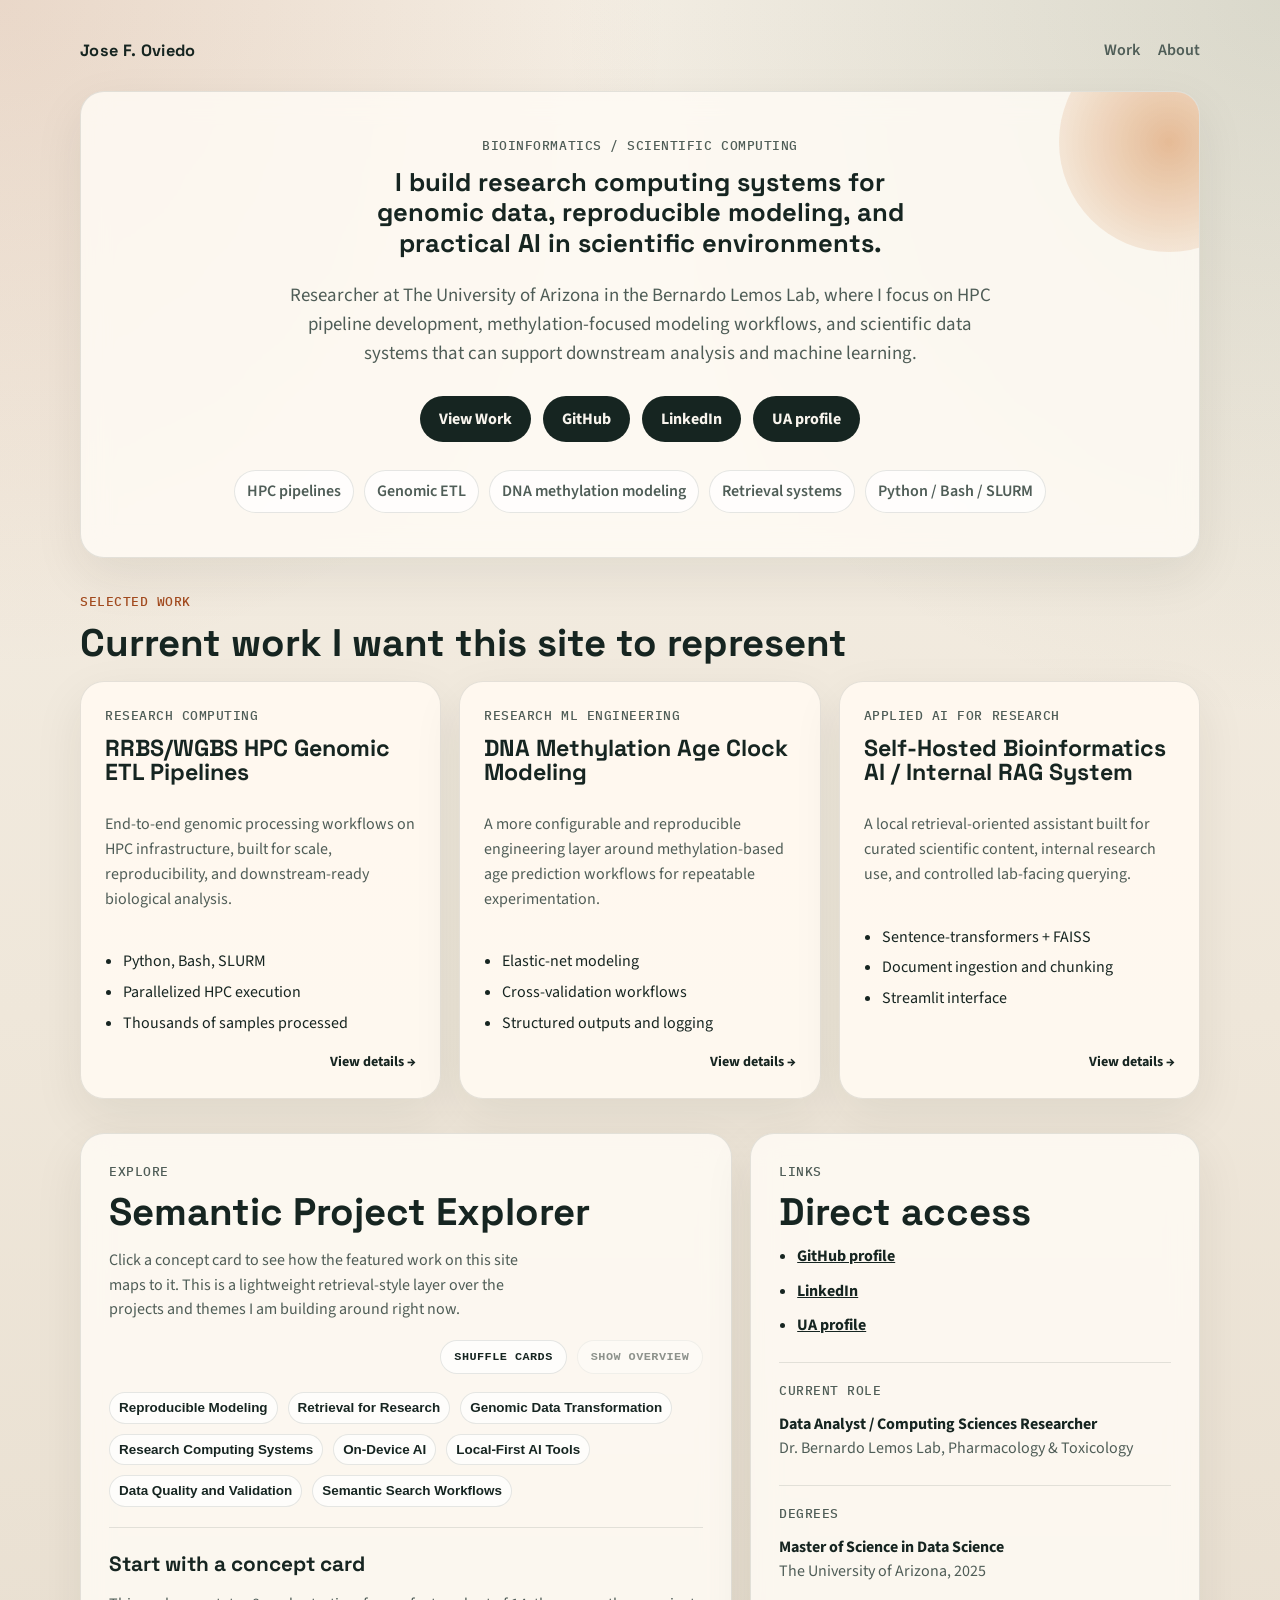
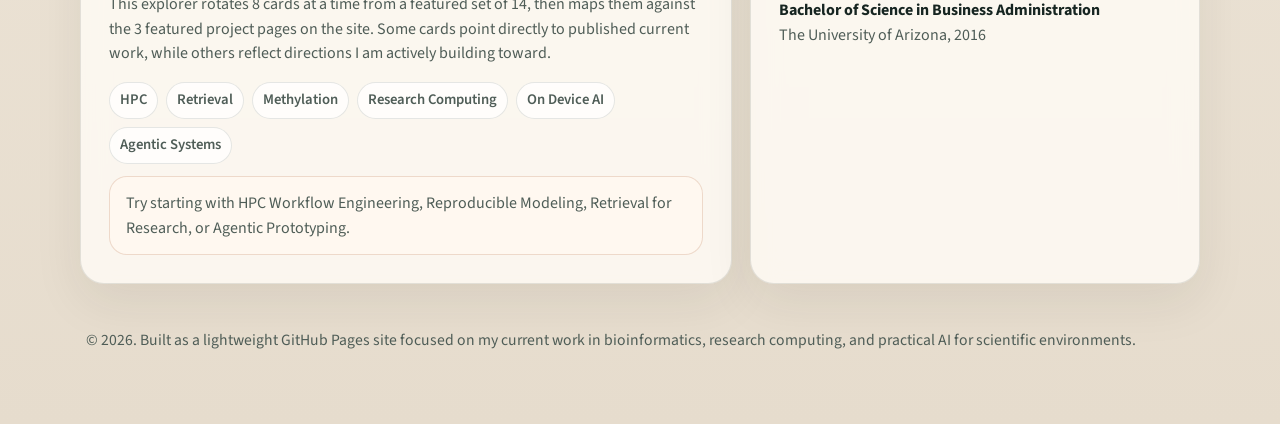
==== commit f44e1aae: "semantic project explorer v1.0" ====
--- a/index.html
+++ b/index.html
@@ -107,6 +107,7 @@
           </p>
 
           <div class="semantic-toolbar">
+            <button class="semantic-reset" id="semantic-shuffle" type="button">Shuffle cards</button>
             <button class="semantic-reset" id="semantic-reset" type="button" disabled>Show overview</button>
           </div>
 
--- a/assets/site.css
+++ b/assets/site.css
@@ -353,6 +353,7 @@
 .semantic-toolbar {
   display: flex;
   justify-content: flex-end;
+  gap: 10px;
   margin-top: 18px;
 }
 
@@ -388,9 +389,9 @@
 }
 
 .semantic-chip {
-  padding: 9px 12px;
-  font: inherit;
-  line-height: 1.25;
+  padding: 7px 9px;
+  font-size: 0.84rem;
+  line-height: 1.15;
   cursor: pointer;
   transition:
     transform 180ms ease,
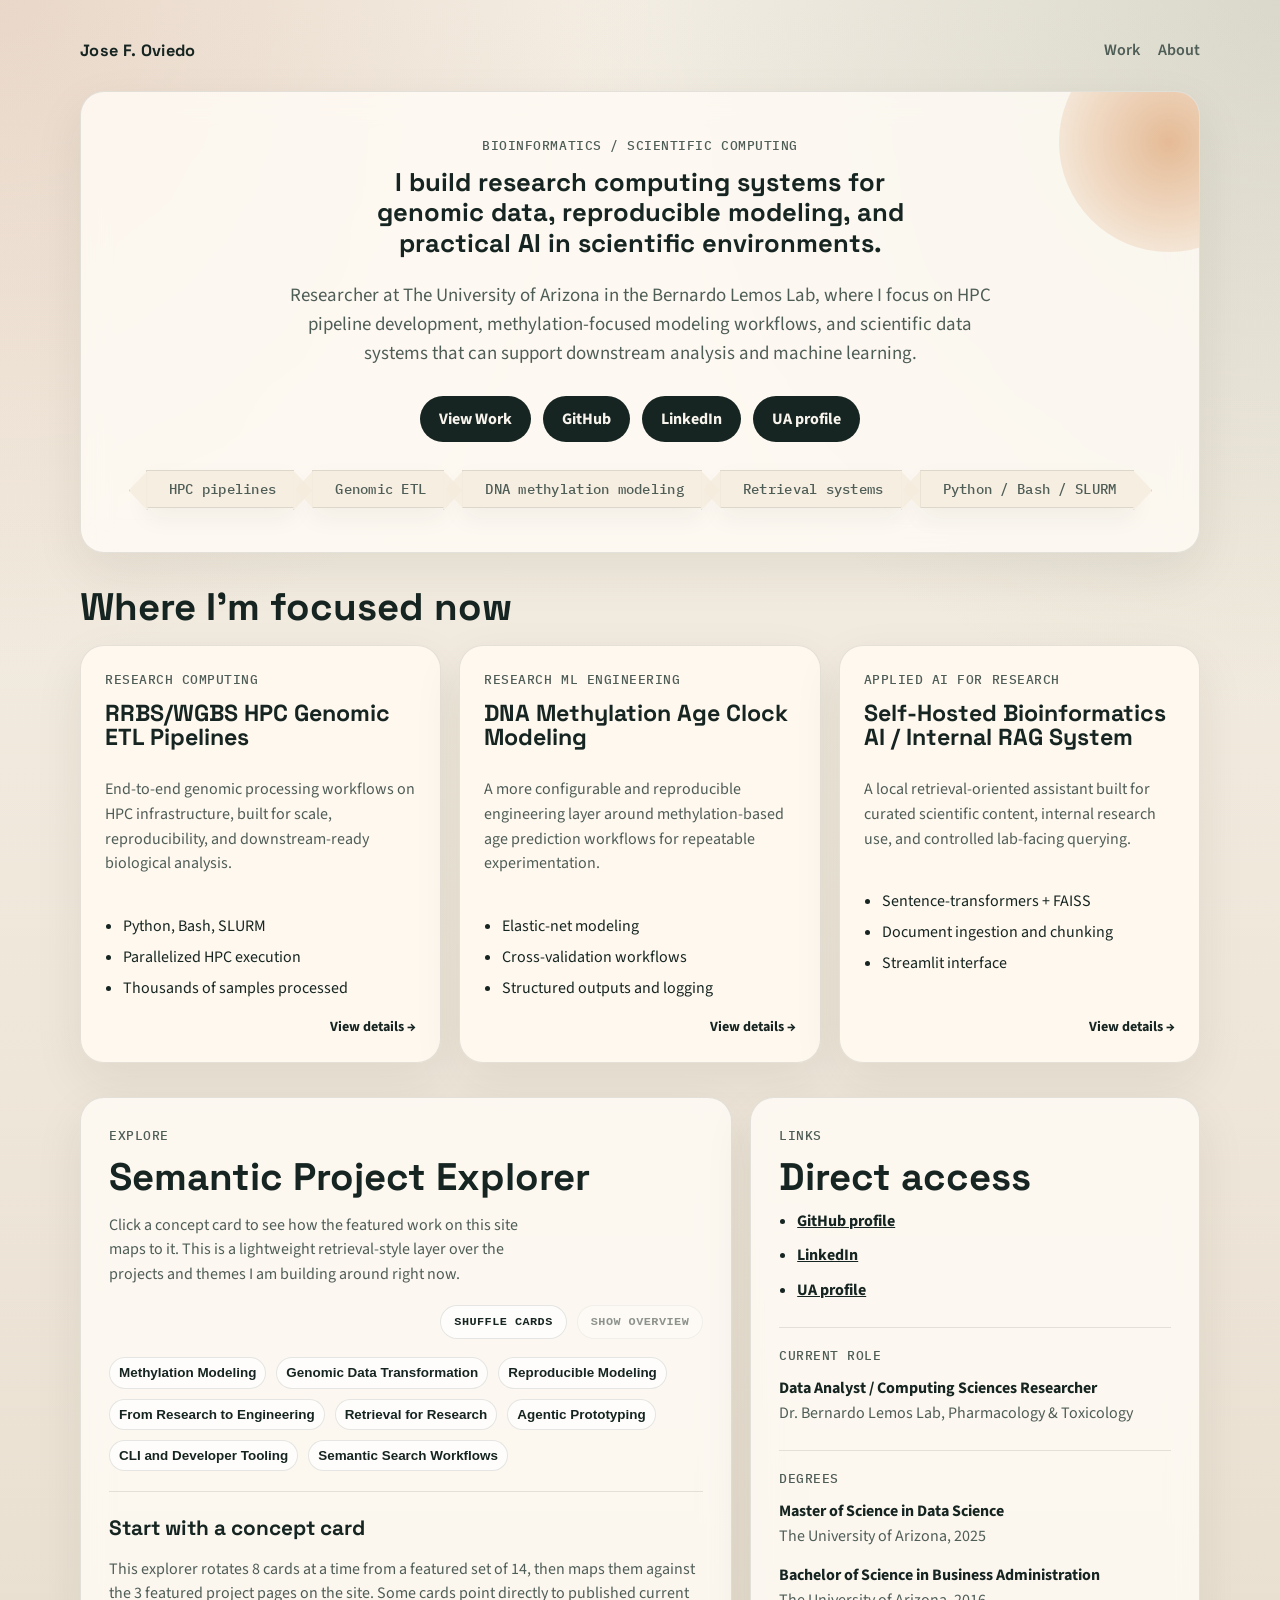
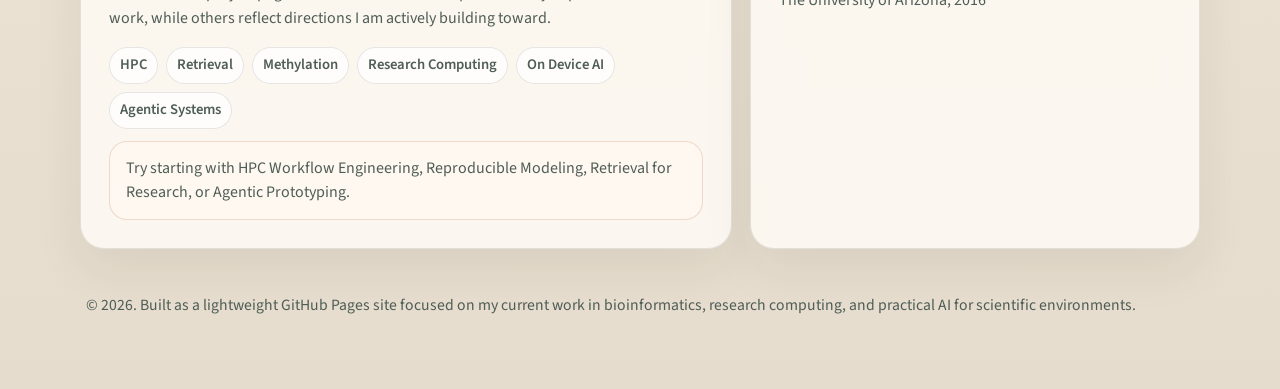
==== commit 541be8f1: "semantic project explorer v1.1" ====
--- a/index.html
+++ b/index.html
@@ -50,8 +50,7 @@
 
       <section id="selected-work" class="section-block">
         <div class="section-heading">
-          <p class="eyebrow">Selected Work</p>
-          <h2>Current work I want this site to represent</h2>
+          <h2>Where I’m focused now</h2>
         </div>
         <div class="card-grid">
           <a class="card card-link" href="projects/rrbs-wgbs-hpc-genomic-etl.html">
@@ -155,6 +154,6 @@
       <p>&copy; 2026. Built as a lightweight GitHub Pages site focused on my current work in bioinformatics, research computing, and practical AI for scientific environments.</p>
     </footer>
   </div>
-  <script src="assets/semantic-explorer.js" defer></script>
+  <script src="assets/semantic-explorer.js?v=20260331-2" defer></script>
 </body>
 </html>
--- a/assets/site.css
+++ b/assets/site.css
@@ -153,6 +153,12 @@
   border: 1px solid transparent;
   text-decoration: none;
   font-weight: 700;
+  transition:
+    transform 180ms ease,
+    box-shadow 180ms ease,
+    border-color 180ms ease,
+    background-color 180ms ease,
+    color 180ms ease;
 }
 
 .button-primary {
@@ -160,6 +166,23 @@
   color: #f8f4ed;
 }
 
+.button:hover,
+.button:focus-visible {
+  transform: translateY(-4px);
+  box-shadow: 0 18px 38px rgba(34, 36, 28, 0.16);
+}
+
+.button-primary:hover,
+.button-primary:focus-visible {
+  border-color: rgba(248, 244, 237, 0.18);
+  background: #20332e;
+}
+
+.button:focus-visible {
+  outline: 2px solid var(--accent);
+  outline-offset: 3px;
+}
+
 .button-secondary {
   background: rgba(255, 255, 255, 0.45);
   border-color: var(--line);
@@ -169,19 +192,93 @@
   display: flex;
   flex-wrap: wrap;
   justify-content: center;
-  gap: 10px;
+  gap: 0;
+  align-items: center;
   margin: 28px 0 0;
   padding: 0;
   list-style: none;
 }
 
 .tag-row li {
-  padding: 8px 12px;
-  border-radius: 999px;
-  background: rgba(255, 255, 255, 0.72);
-  border: 1px solid var(--line);
-  color: var(--muted);
-  font-weight: 600;
+  position: relative;
+  display: inline-flex;
+  align-items: center;
+  min-height: 38px;
+  margin-right: 18px;
+  padding: 7px 18px 7px 22px;
+  color: var(--muted);
+  font-family: "IBM Plex Mono", monospace;
+  font-size: 0.86rem;
+  font-weight: 500;
+  letter-spacing: 0.02em;
+  border-top: 1px solid rgba(22, 37, 33, 0.11);
+  border-bottom: 1px solid rgba(22, 37, 33, 0.11);
+  border-left: 1px solid rgba(22, 37, 33, 0.11);
+  background: var(--segment-fill);
+  box-shadow: 0 10px 24px rgba(34, 36, 28, 0.05);
+}
+
+.tag-row li:nth-child(1) {
+  --segment-fill: rgba(246, 237, 223, 0.92);
+}
+
+.tag-row li:nth-child(2) {
+  --segment-fill: rgba(246, 237, 223, 0.92);
+}
+
+.tag-row li:nth-child(3) {
+  --segment-fill: rgba(246, 237, 223, 0.92);
+}
+
+.tag-row li:nth-child(4) {
+  --segment-fill: rgba(246, 237, 223, 0.92);
+}
+
+.tag-row li:nth-child(5) {
+  --segment-fill: rgba(246, 237, 223, 0.92);
+}
+
+.tag-row li:first-child::before {
+  content: "";
+  position: absolute;
+  top: -1px;
+  left: -18px;
+  width: 18px;
+  height: calc(100% + 2px);
+  background: var(--segment-fill);
+  clip-path: polygon(100% 0, 100% 100%, 0 50%);
+  border-top: 1px solid rgba(22, 37, 33, 0.11);
+  border-left: 1px solid rgba(22, 37, 33, 0.11);
+  border-bottom: 1px solid rgba(22, 37, 33, 0.11);
+}
+
+.tag-row li::after {
+  content: "";
+  position: absolute;
+  top: -1px;
+  right: -18px;
+  width: 18px;
+  height: calc(100% + 2px);
+  background: var(--segment-fill);
+  clip-path: polygon(0 0, 100% 50%, 0 100%);
+  border-top: 1px solid rgba(22, 37, 33, 0.11);
+  border-right: 1px solid rgba(22, 37, 33, 0.11);
+  border-bottom: 1px solid rgba(22, 37, 33, 0.11);
+}
+
+.tag-row li + li::before {
+  content: "";
+  position: absolute;
+  top: -1px;
+  left: -18px;
+  width: 18px;
+  height: calc(100% + 2px);
+  background: var(--segment-fill);
+  clip-path: polygon(100% 0, 100% 100%, 0 50%);
+}
+
+.tag-row li:last-child {
+  margin-right: 0;
 }
 
 .section-block {
@@ -665,4 +762,20 @@
     flex-direction: column;
     align-items: stretch;
   }
-}
+
+  .tag-row {
+    gap: 8px;
+  }
+
+  .tag-row li {
+    margin-right: 0;
+    padding: 7px 14px;
+    border-right: 1px solid rgba(22, 37, 33, 0.11);
+    clip-path: polygon(12px 0, 100% 0, calc(100% - 12px) 100%, 0 100%);
+  }
+
+  .tag-row li::before,
+  .tag-row li::after {
+    display: none;
+  }
+}
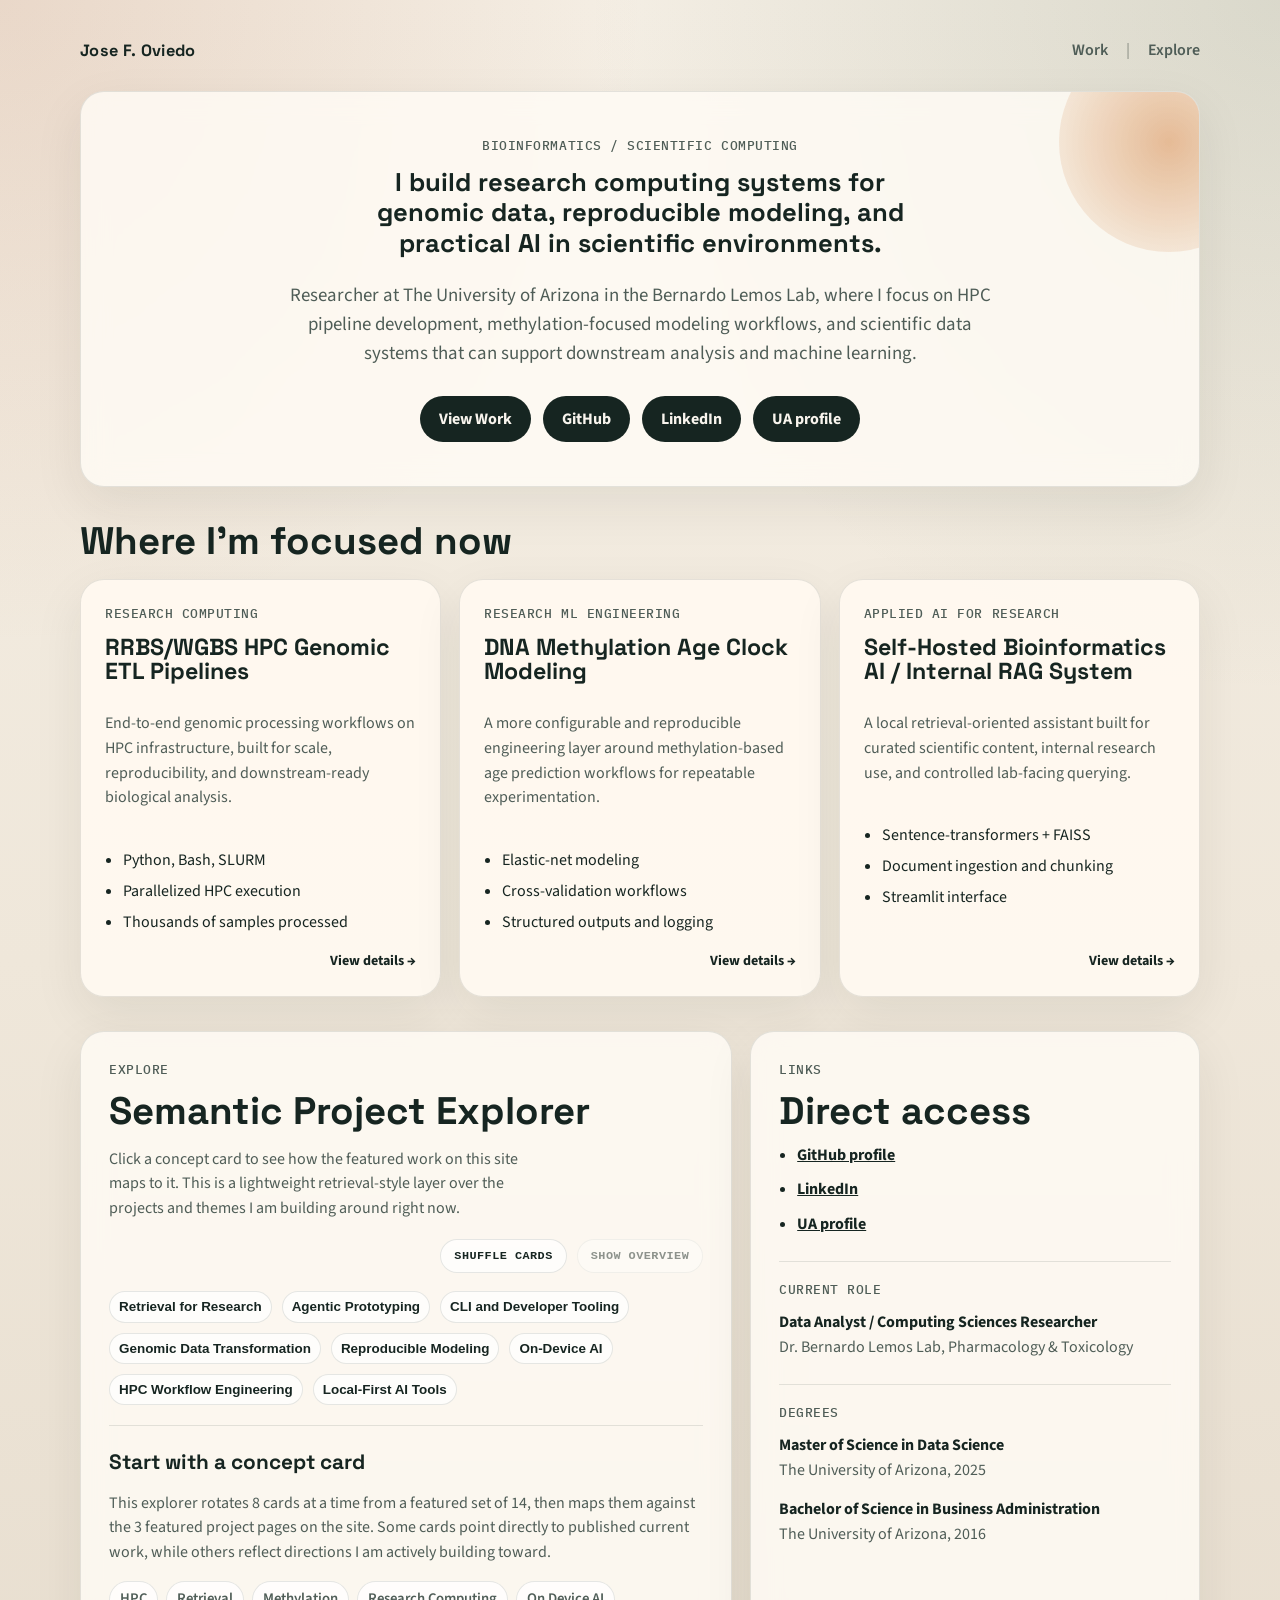
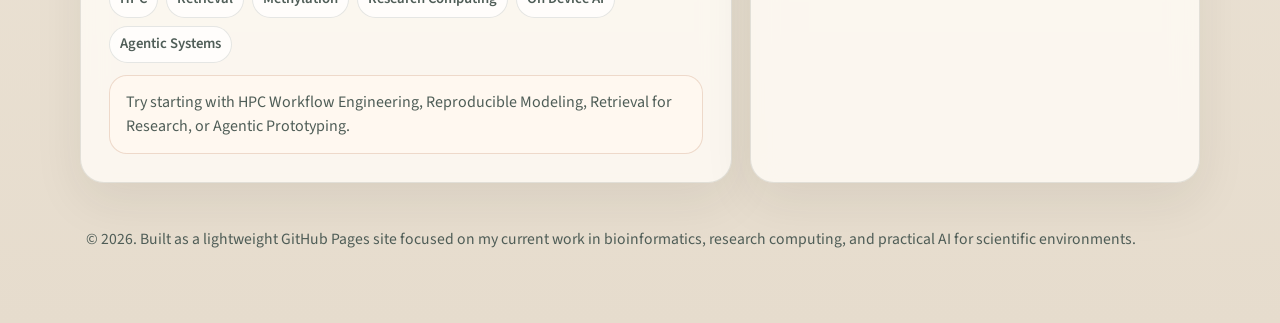
==== commit 6f90cd03: "testing no stylized metadata row and can be reverted" ====
--- a/index.html
+++ b/index.html
@@ -22,7 +22,7 @@
       <a class="wordmark" href="index.html">Jose F. Oviedo</a>
       <nav class="site-nav" aria-label="Primary">
         <a href="#selected-work">Work</a>
-        <a href="#about">About</a>
+        <a href="#explore">Explore</a>
       </nav>
     </header>
 
@@ -39,6 +39,7 @@
           <a class="button button-primary" href="https://www.linkedin.com/in/jose-f-oviedo-461278192/">LinkedIn</a>
           <a class="button button-primary" href="https://live-azs-pharmacy.pantheonsite.io/person/jose-f-oviedo">UA profile</a>
         </div>
+        <!--
         <ul class="tag-row" aria-label="Current focus areas">
           <li>HPC pipelines</li>
           <li>Genomic ETL</li>
@@ -46,6 +47,7 @@
           <li>Retrieval systems</li>
           <li>Python / Bash / SLURM</li>
         </ul>
+        -->
       </section>
 
       <section id="selected-work" class="section-block">
@@ -97,7 +99,7 @@
         </div>
       </section>
 
-      <section id="about" class="section-block two-column">
+      <section id="explore" class="section-block two-column">
         <div class="panel stack-panel semantic-panel">
           <p class="eyebrow">Explore</p>
           <h2>Semantic Project Explorer</h2>
--- a/assets/site.css
+++ b/assets/site.css
@@ -65,9 +65,17 @@
 }
 
 .site-nav a {
+  display: inline-flex;
+  align-items: center;
   text-decoration: none;
   color: var(--muted);
   font-weight: 600;
+}
+
+.site-nav a + a::before {
+  content: "|";
+  margin-right: 18px;
+  color: rgba(22, 37, 33, 0.34);
 }
 
 .panel {
